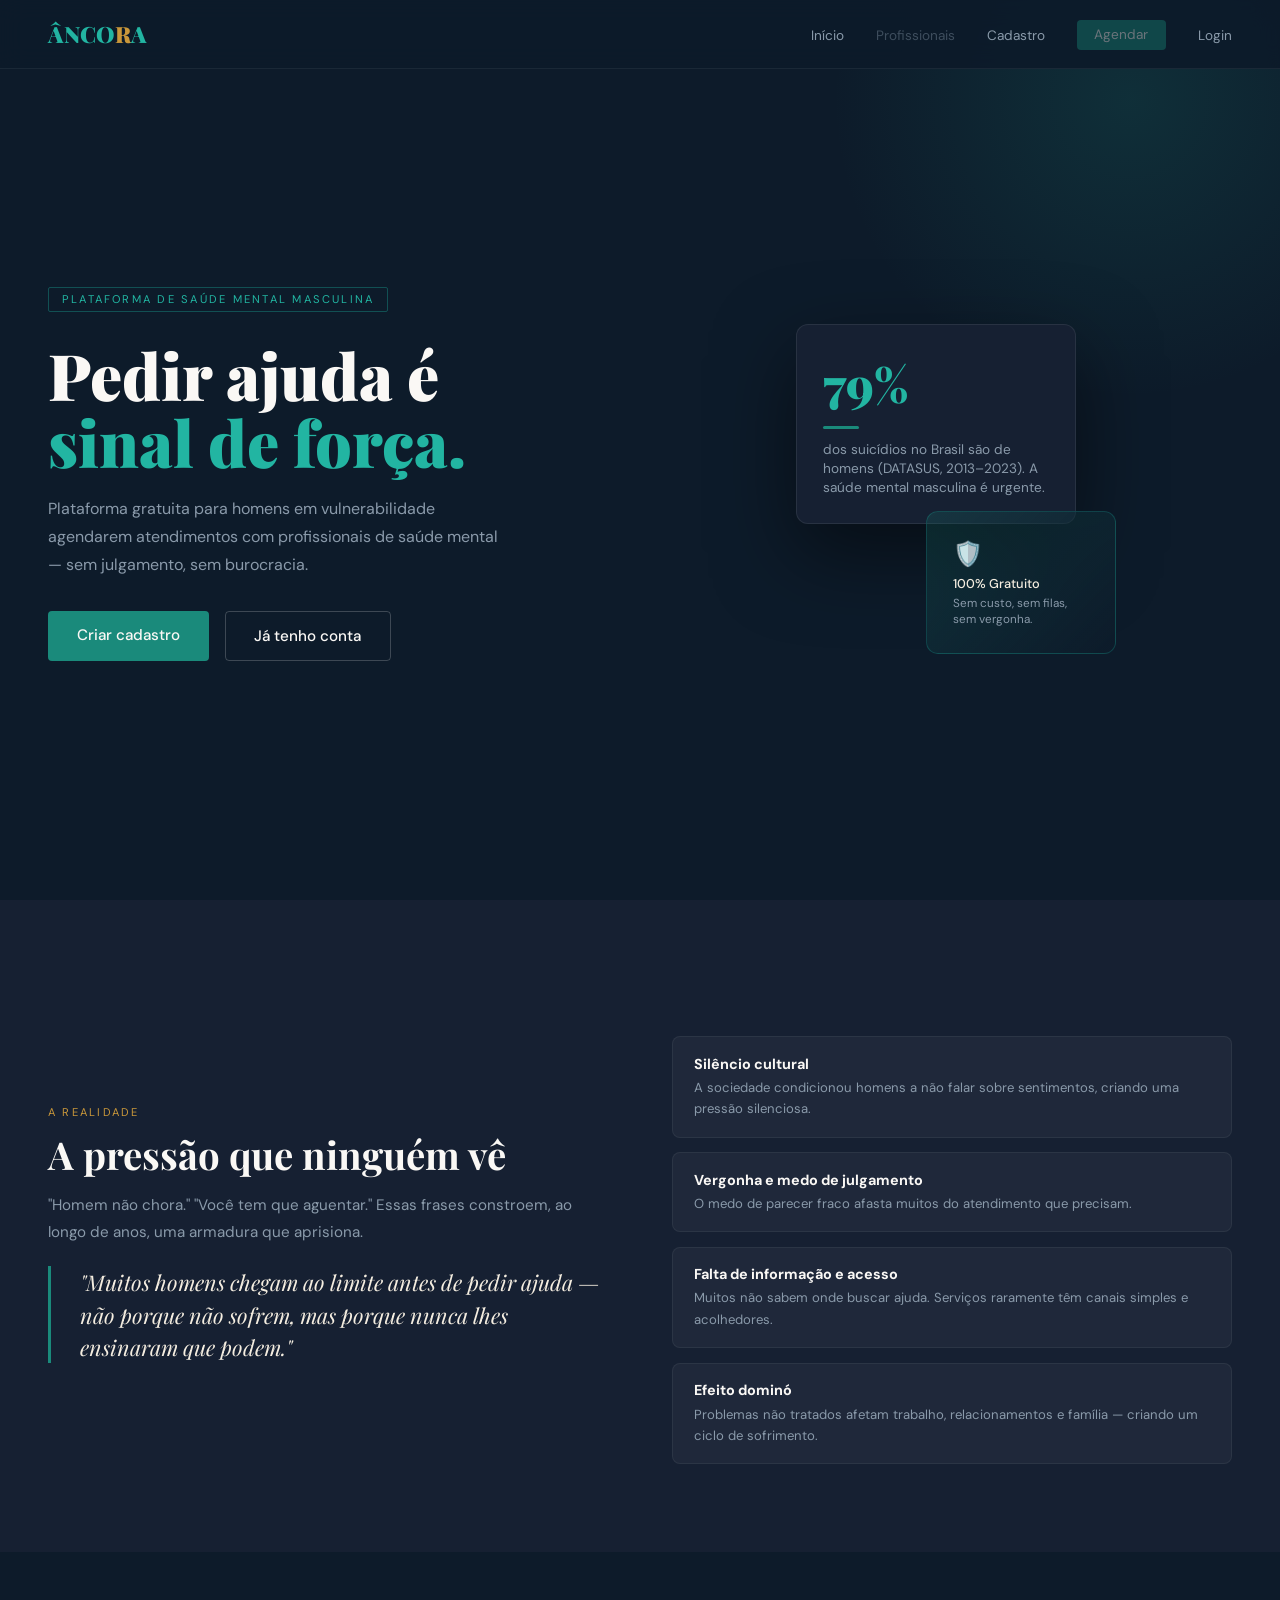
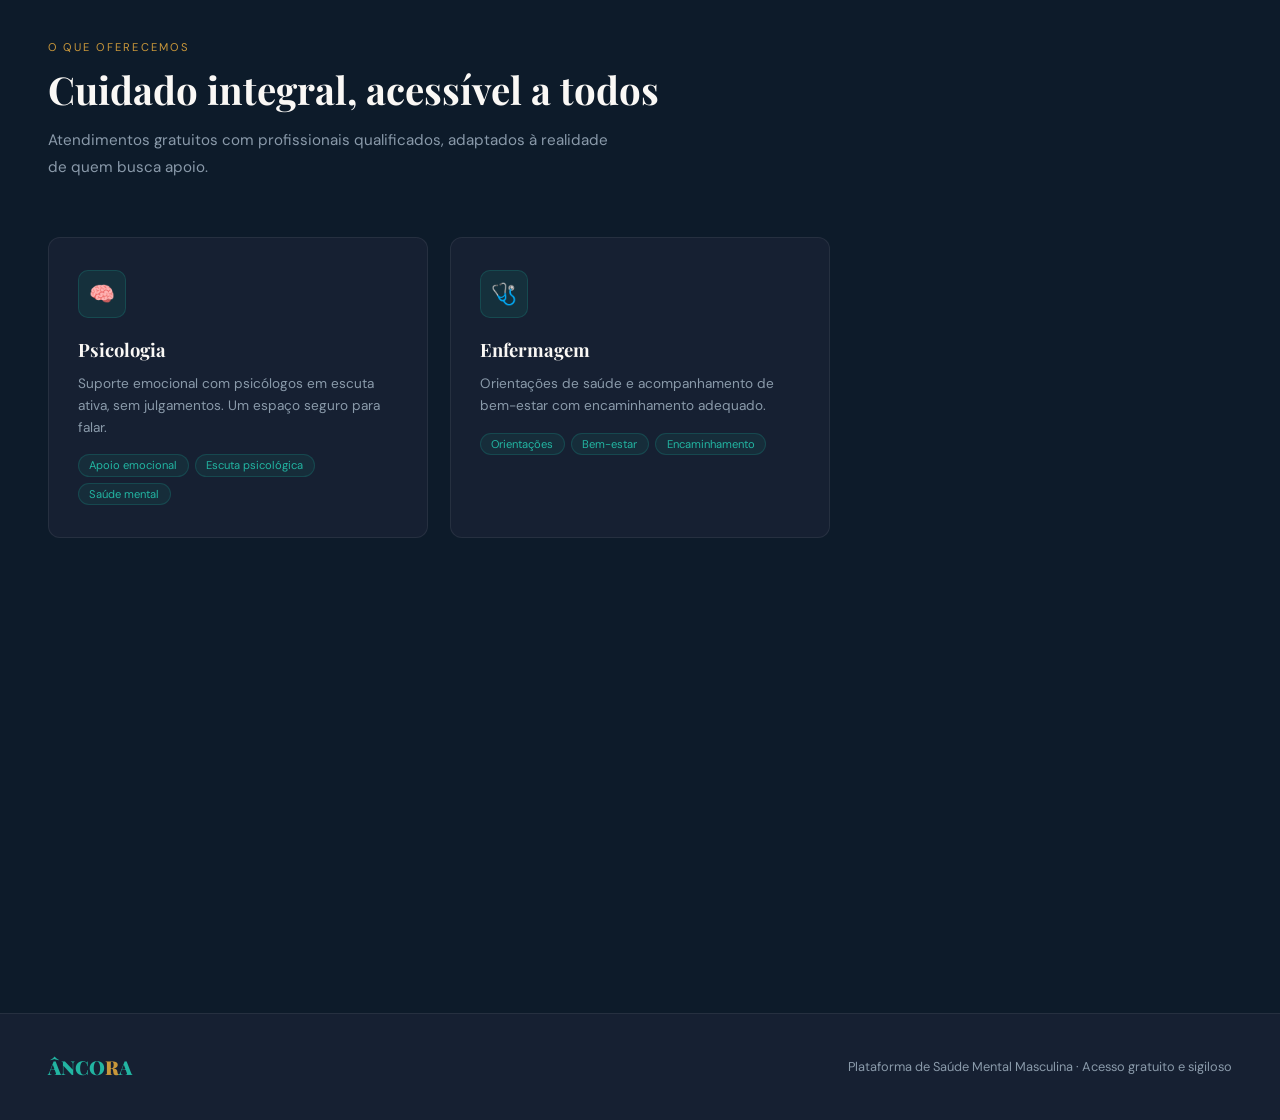
==== index.html @ c04350ee "Add files via upload" ====
<!DOCTYPE html>
<!-- Define o tipo do documento como HTML5 — sem isso alguns
     navegadores entram em "quirks mode" e renderizam diferente -->
<html lang="pt-BR">
<!-- lang="pt-BR" ajuda leitores de tela e ferramentas de
     tradução a identificar o idioma correto da página -->

<head>
  <meta charset="UTF-8">
  <!-- UTF-8 suporta acentos, cedilha e todos os caracteres
       especiais do português. Deve ser o primeiro meta tag. -->

  <meta name="viewport" content="width=device-width, initial-scale=1.0">
  <!-- Essencial para responsividade mobile: sem isso o navegador
       renderiza a página com zoom out, ignorando o CSS responsivo.
       width=device-width = usa a largura real da tela
       initial-scale=1.0 = sem zoom inicial -->

  <title>ÂNCORA — Saúde Mental Masculina</title>

  <link href="https://fonts.googleapis.com/css2?family=Playfair+Display:wght@700;900&family=DM+Sans:wght@400;500&display=swap" rel="stylesheet">
  <!-- Carrega duas fontes do Google Fonts:
       • Playfair Display (700, 900) — fonte serif para títulos,
         dá personalidade e peso emocional ao projeto
       • DM Sans (400, 500) — fonte sans-serif para corpo,
         limpa e legível em qualquer tamanho
       display=swap: mostra texto com fonte fallback enquanto
       carrega, evitando "flash de texto invisível" (FOIT) -->

  <link rel="stylesheet" href="estilo.css">
  <!-- CSS compartilhado entre todas as páginas.
       Carregado no <head> para que os estilos estejam prontos
       antes do HTML ser renderizado (evita flash sem estilo). -->
</head>

<body>

<!-- ============================================================
     NAVEGAÇÃO FIXA
     position:fixed no CSS — permanece visível ao rolar a página.
     backdrop-filter:blur cria o efeito de vidro fosco.
     Os links .nav-prot são bloqueados para visitantes via nav.js.
     ============================================================ -->
<nav>
  <a href="index.html" class="logo">ÂNCO<span>R</span>A</a>
  <!-- O <span> no "R" recebe cor de destaque (--accent) via CSS,
       criando o efeito visual da identidade da marca -->
  <ul>
    <li><a href="index.html">Início</a></li>
    <li><a href="profissionais.html" class="nav-prot">Profissionais</a></li>
    <!-- nav-prot: nav.js adiciona classe 'bloqueado' para visitantes
         (pointer-events:none + opacity reduzida) -->
    <li><a href="cadastro.html" id="nav-cadastro">Cadastro</a></li>
    <!-- id="nav-cadastro": nav.js esconde este link quando logado -->
    <li><a href="agendar.html" class="nav-prot nav-cta">Agendar</a></li>
    <!-- nav-cta: recebe estilo de botão destacado (fundo teal) -->
    <li><a href="login.html" id="nav-login">Login</a></li>
    <!-- id="nav-login": nav.js troca para "Sair" quando logado -->
  </ul>
</nav>


<!-- ============================================================
     SEÇÃO HERO
     Grid de duas colunas: texto à esquerda, visual à direita.
     No mobile (< 900px) o visual some e vira coluna única.
     As animações fadeUp/fadeIn são definidas em estilo.css
     e usam opacity:0 + animation com delay escalonado para
     criar efeito de entrada sequencial dos elementos.
     ============================================================ -->
<section class="hero">
  <div class="hero-text">
    <span class="hero-tag">Plataforma de Saúde Mental Masculina</span>
    <!-- hero-tag: label pequena acima do título, estilo eyebrow -->

    <h1>Pedir ajuda é<br><em>sinal de força.</em></h1>
    <!-- <em> recebe cor --teal-l via CSS, destacando o conceito
         central da plataforma sem usar negrito -->

    <p>Plataforma gratuita para homens em vulnerabilidade agendarem atendimentos com profissionais de saúde mental — sem julgamento, sem burocracia.</p>

    <div class="hero-actions" id="cta-hero">
      <a href="cadastro.html" class="btn-primary">Criar cadastro</a>
      <a href="login.html" class="btn-ghost">Já tenho conta</a>
      <!-- id="cta-hero": index.js substitui estes botões por
           "Agendar atendimento" quando o usuário está logado -->
    </div>
  </div>

  <div class="hero-visual">
    <!-- Visual decorativo: dois cartões empilhados com estatística
         e badge. Desaparece no mobile para não competir com o texto. -->
    <div class="card-stack">
      <div class="stat-card card-main">
        <div class="num">79%</div>
        <!-- Número grande em Playfair Display para impacto visual -->
        <div class="divider"></div>
        <div class="lbl">dos suicídios no Brasil são de homens (DATASUS, 2013–2023). A saúde mental masculina é urgente.</div>
      </div>
      <div class="stat-card card-float">
        <!-- card-float: posicionado absolute sobre o card principal,
             cria profundidade de camadas sem usar sombras pesadas -->
        <div class="icon">🛡️</div>
        <div class="ml">100% Gratuito</div>
        <div class="ms">Sem custo, sem filas, sem vergonha.</div>
      </div>
    </div>
  </div>
</section>


<!-- ============================================================
     SEÇÃO PROBLEMA
     Fundo --deep (azul mais escuro) para diferenciar visualmente
     do hero. Grid de duas colunas: argumento à esquerda,
     lista de barreiras à direita.
     Elementos com classe .reveal são animados pelo
     IntersectionObserver em index.js ao entrarem na viewport.
     ============================================================ -->
<section id="problema">
  <div class="pgrid">
    <div>
      <p class="section-label">A Realidade</p>
      <h2 class="section-title">A pressão que ninguém vê</h2>
      <p class="section-sub">"Homem não chora." "Você tem que aguentar." Essas frases constroem, ao longo de anos, uma armadura que aprisiona.</p>
      <br>
      <div class="qblock reveal">
        <!-- reveal: começa invisível, aparece ao rolar via JS -->
        <blockquote>"Muitos homens chegam ao limite antes de pedir ajuda — não porque não sofrem, mas porque nunca lhes ensinaram que podem."</blockquote>
      </div>
    </div>

    <ul class="blist">
      <!-- Cada .bitem tem class="reveal" para animação escalonada -->
      <li class="bitem reveal">
        <div class="btext">
          <strong>Silêncio cultural</strong>
          <span>A sociedade condicionou homens a não falar sobre sentimentos, criando uma pressão silenciosa.</span>
        </div>
      </li>
      <li class="bitem reveal">
        <div class="btext">
          <strong>Vergonha e medo de julgamento</strong>
          <span>O medo de parecer fraco afasta muitos do atendimento que precisam.</span>
        </div>
      </li>
      <li class="bitem reveal">
        <div class="btext">
          <strong>Falta de informação e acesso</strong>
          <span>Muitos não sabem onde buscar ajuda. Serviços raramente têm canais simples e acolhedores.</span>
        </div>
      </li>
      <li class="bitem reveal">
        <div class="btext">
          <strong>Efeito dominó</strong>
          <span>Problemas não tratados afetam trabalho, relacionamentos e família — criando um ciclo de sofrimento.</span>
        </div>
      </li>
    </ul>
  </div>
</section>


<!-- ============================================================
     SEÇÃO SERVIÇOS
     Volta para fundo --navy (mais claro que --deep) para
     alternar o ritmo visual da página.
     Grid de 3 colunas com .scard — no mobile vira coluna única.
     Cada card tem um ::before pseudo-elemento (linha teal no topo)
     que cresce ao hover via transform:scaleX().
     ============================================================ -->
<section id="servicos">
  <div class="reveal">
    <p class="section-label">O que oferecemos</p>
    <h2 class="section-title">Cuidado integral, acessível a todos</h2>
    <p class="section-sub">Atendimentos gratuitos com profissionais qualificados, adaptados à realidade de quem busca apoio.</p>
  </div>

  <div class="sgrid">
    <div class="scard reveal">
      <div class="sicon">🧠</div>
      <h3>Psicologia</h3>
      <p>Suporte emocional com psicólogos em escuta ativa, sem julgamentos. Um espaço seguro para falar.</p>
      <div class="tags">
        <span class="tag">Apoio emocional</span>
        <span class="tag">Escuta psicológica</span>
        <span class="tag">Saúde mental</span>
      </div>
    </div>

    <div class="scard reveal">
      <div class="sicon">🩺</div>
      <h3>Enfermagem</h3>
      <p>Orientações de saúde e acompanhamento de bem-estar com encaminhamento adequado.</p>
      <div class="tags">
        <span class="tag">Orientações</span>
        <span class="tag">Bem-estar</span>
        <span class="tag">Encaminhamento</span>
      </div>
    </div>

    <div class="scard reveal">
      <div class="sicon">🤝</div>
      <h3>Assistência Social</h3>
      <p>Orientação sobre serviços públicos e programas sociais para situações de vulnerabilidade.</p>
      <div class="tags">
        <span class="tag">Serviços públicos</span>
        <span class="tag">Vulnerabilidade</span>
        <span class="tag">Programas sociais</span>
      </div>
    </div>
  </div>
</section>


<!-- ============================================================
     SEÇÃO CTA FINAL
     Centralizada, max-width 620px para não esticar demais.
     id="cta-agendar": index.js substitui os botões quando logado,
     igual ao #cta-hero no topo da página.
     ============================================================ -->
<section id="agendar">
  <div class="reveal" style="max-width:620px;margin:0 auto;text-align:center">
    <p class="section-label" style="margin:0 auto">Primeiro passo</p>
    <h2 class="section-title">Agende seu atendimento</h2>
    <p class="section-sub" style="margin:0 auto 2rem">Gratuito, rápido e sem burocracia. Você merece cuidado — e buscar ajuda é o ato mais corajoso que existe.</p>
    <div id="cta-agendar">
      <a href="cadastro.html" class="btn-primary">Criar cadastro</a>
      <a href="login.html" class="btn-ghost" style="margin-left:1rem">Já tenho conta</a>
    </div>
  </div>
</section>


<!-- ============================================================
     FOOTER
     Flex com justify-content:space-between — logo à esquerda,
     texto à direita. No mobile (< 600px) vira coluna centralizada.
     ============================================================ -->
<footer>
  <div class="flogo">ÂNCO<span>R</span>A</div>
  <p>Plataforma de Saúde Mental Masculina · Acesso gratuito e sigiloso</p>
</footer>

<!-- Scripts no final do <body>: o HTML já está renderizado
     quando os scripts rodam, então getElementById() funciona
     sem precisar de DOMContentLoaded na maioria dos casos. -->
<script src="nav.js"></script>
<!-- nav.js primeiro: ajusta a nav antes de qualquer outro script -->
<script src="index.js"></script>

</body>
</html>
---- estilo.css ----
/* ============================================================
   ÂNCORA — estilo.css
   CSS compartilhado entre TODAS as páginas do projeto.

   ORGANIZAÇÃO (em ordem):
   1.  Reset e variáveis CSS
   2.  Body e base
   3.  Navegação fixa
   4.  Títulos de seção
   5.  Botões
   6.  Formulários (inputs, selects, labels)
   7.  Alertas
   8.  Links auxiliares
   9.  Cadastro salvo (view de resumo)
   10. Confirmação / caixa de sucesso
   11. Agendar: modalidade e campos condicionais
   12. Profissionais: filtros e cards
   13. Home: hero, problema, serviços
   14. Modal personalizado
   15. Footer
   16. Animações
   17. Responsivo (media queries)
   ============================================================ */


/* ============================================================
   1. RESET E VARIÁVEIS CSS
   ============================================================ */

/* Reset universal: remove margem e padding padrão do browser.
   box-sizing:border-box: padding e border são incluídos na
   largura total do elemento (comportamento mais previsível). */
* { box-sizing: border-box; margin: 0; padding: 0; }

:root {
  /* Paleta de cores do projeto — todas as referências de cor
     usam estas variáveis para facilitar manutenção.
     Mudar uma variável aqui reflete em toda a interface. */
  --navy:   #0d1b2a; /* azul escuro — fundo principal */
  --deep:   #162032; /* azul mais escuro — fundo de cards e seções alternadas */
  --teal:   #1a8a7b; /* verde-azul — cor primária de ação */
  --teal-l: #22b5a2; /* verde-azul claro — hover e destaques */
  --sand:   #f4ede0; /* areia — texto de alto contraste em fundos escuros */
  --white:  #faf8f5; /* branco levemente quente — texto principal */
  --muted:  #8a9aaa; /* cinza-azulado — texto secundário e labels */
  --accent: #c9973a; /* dourado — cor de destaque da marca (o "R" do logo) */
  --green:  #3fb98a; /* verde — feedback de sucesso */
  --red:    #e05a5a; /* vermelho — feedback de erro */
}

html { scroll-behavior: smooth; }
/* scroll-behavior:smooth: links âncora (#problema, #servicos)
   rolam suavemente em vez de pular */


/* ============================================================
   2. BODY E BASE
   ============================================================ */
body {
  font-family: 'DM Sans', sans-serif; /* fonte principal para corpo de texto */
  background: var(--navy);
  color: var(--white);
  min-height: 100vh; /* garante que o footer não flutue em páginas curtas */
  overflow-x: hidden; /* evita scroll horizontal por elementos que "vazam" */
}


/* ============================================================
   3. NAVEGAÇÃO FIXA
   ============================================================ */
nav {
  position: fixed; /* permanece visível ao rolar */
  top: 0; left: 0; right: 0;
  z-index: 100; /* acima de todo o conteúdo da página */
  display: flex;
  justify-content: space-between;
  align-items: center;
  padding: 1.2rem 3rem;
  background: rgba(13, 27, 42, .92); /* --navy com 92% de opacidade */
  backdrop-filter: blur(12px); /* efeito de vidro fosco no conteúdo por trás */
  border-bottom: 1px solid rgba(255, 255, 255, .06); /* linha sutil de separação */
}

.logo {
  font-family: 'Playfair Display', serif;
  font-size: 1.4rem;
  font-weight: 900;
  color: var(--teal-l);
  text-decoration: none;
}
.logo span { color: var(--accent); }
/* O <span> dentro do logo isola o "R" para receber cor dourada */

nav ul { list-style: none; display: flex; gap: 2rem; }
nav a { color: var(--muted); text-decoration: none; font-size: .85rem; transition: color .2s; }
nav a:hover { color: var(--white); }

/* Botão de destaque na nav ("Agendar") */
.nav-cta {
  background: var(--teal);
  color: var(--white) !important; /* !important sobrescreve o nav a { color } acima */
  padding: .4rem 1.1rem;
  border-radius: 4px;
}
.nav-cta:hover { background: var(--teal-l); }

/* Links protegidos bloqueados para visitantes.
   nav.js adiciona/remove esta classe conforme o estado de login. */
.nav-prot.bloqueado {
  opacity: .4;
  pointer-events: none; /* desabilita cliques sem remover o elemento */
  cursor: not-allowed;
}


/* ============================================================
   4. TÍTULOS DE SEÇÃO
   ============================================================ */
.slbl {
  /* Eyebrow label: texto pequeno em maiúsculas acima do título */
  font-size: .7rem;
  letter-spacing: .2em; /* espaçamento entre letras para legibilidade em caixa alta */
  text-transform: uppercase;
  color: var(--accent);
  margin-bottom: .6rem;
}
.stitle {
  font-family: 'Playfair Display', serif;
  font-size: 2rem;
  font-weight: 700;
  margin-bottom: .6rem;
  line-height: 1.15; /* linha mais apertada para títulos grandes */
}
.ssub { color: var(--muted); font-size: .92rem; line-height: 1.6; }


/* ============================================================
   5. BOTÕES
   ============================================================ */

/* Botão primário — usado dentro de formulários (.form) */
.btn {
  width: 100%;
  padding: .95rem;
  background: var(--teal);
  border: none;
  border-radius: 6px;
  color: var(--white);
  font-family: 'DM Sans', sans-serif;
  font-size: .95rem;
  font-weight: 500;
  cursor: pointer;
  transition: background .2s;
  margin-top: .5rem;
  text-decoration: none;
  display: block;
  text-align: center;
}
.btn:hover { background: var(--teal-l); }

/* Variante secundária — transparente com borda */
.btn-2 { background: transparent; border: 1px solid rgba(255, 255, 255, .2); }
.btn-2:hover { background: rgba(255, 255, 255, .06); }

/* Variante destrutiva — vermelho para ações irreversíveis */
.btn-del { background: transparent; border: 1px solid var(--red); color: var(--red); }
.btn-del:hover { background: rgba(224, 90, 90, .12); }

/* Botão primário para seções de marketing (hero, CTAs) —
   inline-block em vez de block para não ocupar largura total */
.btn-primary {
  background: var(--teal);
  color: var(--white);
  padding: .9rem 1.8rem;
  border-radius: 4px;
  border: none;
  font-size: .95rem;
  font-weight: 500;
  cursor: pointer;
  text-decoration: none;
  display: inline-block;
  transition: background .2s, transform .2s;
  font-family: 'DM Sans', sans-serif;
}
.btn-primary:hover { background: var(--teal-l); transform: translateY(-2px); }

/* Botão fantasma — transparente com borda, para ação secundária no hero */
.btn-ghost {
  border: 1px solid rgba(255, 255, 255, .2);
  color: var(--white);
  padding: .9rem 1.8rem;
  border-radius: 4px;
  font-size: .95rem;
  font-weight: 500;
  cursor: pointer;
  text-decoration: none;
  display: inline-block;
  transition: border-color .2s, transform .2s;
  font-family: 'DM Sans', sans-serif;
}
.btn-ghost:hover { border-color: var(--teal-l); transform: translateY(-2px); }


/* ============================================================
   6. FORMULÁRIOS
   ============================================================ */

/* Container principal das páginas de formulário.
   padding-top:8rem compensa a nav fixa (altura ~70px + margem). */
.wrap { max-width: 560px; margin: 0 auto; padding: 8rem 1.5rem 4rem; }
.wrap-sm { max-width: 420px; } /* login: form estreito */

.head { margin-bottom: 2rem; }
.head-center { text-align: center; } /* login: cabeçalho centralizado */

/* Card de formulário com fundo levemente diferente do body */
.form {
  background: var(--deep);
  border-radius: 16px;
  border: 1px solid rgba(255, 255, 255, .08);
  padding: 2.3rem;
}
.form h3 { font-family: 'Playfair Display', serif; font-size: 1.4rem; margin-bottom: 1.6rem; }

/* Form group: agrupa label + input + mensagem de feedback */
.fg { margin-bottom: 1.2rem; }
.fg label {
  display: block;
  font-size: .75rem;
  letter-spacing: .05em;
  color: var(--muted);
  margin-bottom: .45rem;
  text-transform: uppercase;
}

/* Inputs e selects compartilham o mesmo estilo base */
.fg input, .fg select {
  width: 100%;
  padding: .8rem 1rem;
  background: rgba(255, 255, 255, .05); /* fundo semi-transparente sobre --deep */
  border: 1px solid rgba(255, 255, 255, .1);
  border-radius: 6px;
  color: var(--white);
  font-family: 'DM Sans', sans-serif;
  font-size: .92rem;
  transition: border-color .2s;
  appearance: none; /* remove seta nativa do select (estilizado via CSS) */
}
.fg input:focus, .fg select:focus {
  outline: none; /* remove outline padrão do browser */
  border-color: var(--teal-l); /* substitui por borda colorida customizada */
}

/* Estados de validação dos inputs */
.fg input.err { border-color: var(--red); }   /* CPF inválido, etc. */
.fg input.ok  { border-color: var(--green); } /* CPF válido, etc. */

/* Campos readonly (preenchidos pelo CEP) */
.fg input:disabled, .fg input[readonly] { opacity: .6; cursor: not-allowed; }

.fg select option { background: var(--deep); } /* fundo do dropdown */

/* Mensagem de feedback inline abaixo do input */
.msg { font-size: .75rem; margin-top: .35rem; min-height: 1rem; }
/* min-height evita que o layout "pule" quando a mensagem aparece */
.msg.e { color: var(--red); }
.msg.s { color: var(--green); }

/* Indicador de força de senha */
.msg.forca { font-weight: 500; }
.msg.forca.fraca  { color: var(--red); }
.msg.forca.media  { color: var(--accent); }
.msg.forca.forte  { color: var(--green); }

/* Layouts de linha para campos lado a lado */
.frow  { display: grid; grid-template-columns: 1fr 1fr; gap: 1rem; }
.frow3 { display: grid; grid-template-columns: 1fr 2fr 1fr; gap: 1rem; }
/* frow3: UF menor, número maior, complemento menor */

/* Checkbox de privacidade */
.priv {
  display: flex;
  align-items: flex-start;
  gap: .6rem;
  font-size: .83rem;
  color: var(--muted);
  margin: .3rem 0 1.2rem;
  line-height: 1.45;
  cursor: pointer;
}
.priv input { accent-color: var(--teal); margin-top: .15rem; flex-shrink: 0; }
/* accent-color: colore o checkbox na cor teal sem JS */

/* Wrapper do input de senha com botão olho sobreposto */
.senha-wrap { position: relative; }
.senha-wrap input { padding-right: 2.8rem; } /* espaço para o botão olho */
.olho {
  position: absolute;
  right: .9rem;
  top: 50%;
  transform: translateY(-50%); /* centraliza verticalmente */
  background: none;
  border: none;
  cursor: pointer;
  font-size: 1.1rem;
  color: var(--muted);
  padding: 0;
  line-height: 1;
  transition: color .2s;
}
.olho:hover { color: var(--teal-l); }


/* ============================================================
   7. ALERTAS
   ============================================================ */
/* display:none por padrão — JS adiciona classe 'ok' ou 'bad'
   que muda para display:block */
.alert { padding: .9rem 1rem; border-radius: 6px; font-size: .85rem; margin-bottom: 1.2rem; display: none; }
.alert.ok  { background: rgba(63, 185, 138, .12); border: 1px solid rgba(63, 185, 138, .3); color: var(--green); display: block; }
.alert.bad { background: rgba(224, 90, 90, .12);  border: 1px solid rgba(224, 90, 90, .3);  color: var(--red);   display: block; }


/* ============================================================
   8. LINKS AUXILIARES
   ============================================================ */
.link { text-align: center; margin-top: 1.5rem; font-size: .85rem; color: var(--muted); }
.link a { color: var(--teal-l); text-decoration: none; }
.link a:hover { text-decoration: underline; }


/* ============================================================
   9. CADASTRO SALVO (view de resumo)
   ============================================================ */
.saved {
  margin-top: 2rem;
  background: var(--deep);
  border: 1px solid rgba(255, 255, 255, .08);
  border-radius: 12px;
  padding: 1.5rem;
  display: none; /* mostrarSalvo() em cadastro.js muda para block */
}
.saved h3 { font-family: 'Playfair Display', serif; font-size: 1.1rem; margin-bottom: 1rem; }
.saved .row {
  display: flex;
  justify-content: space-between; /* label à esquerda, valor à direita */
  padding: .5rem 0;
  border-bottom: 1px solid rgba(255, 255, 255, .06);
  font-size: .85rem;
}
.saved .row span:first-child { color: var(--muted); } /* label em cinza */
.saved .actions { display: flex; gap: .7rem; margin-top: 1.2rem; }
.saved .actions .btn { margin-top: 0; } /* remove margin-top padrão do .btn */


/* ============================================================
   10. CAIXA DE SUCESSO / CONFIRMAÇÃO
   ============================================================ */
.ok-box {
  display: none; /* agendar.js muda para block após confirmar */
  text-align: center;
  padding: 2.5rem 2rem;
  background: var(--deep);
  border: 1px solid rgba(63, 185, 138, .3); /* borda verde sutil */
  border-radius: 16px;
}
.ok-box .ck {
  /* Círculo com checkmark verde */
  width: 64px; height: 64px;
  border-radius: 50%;
  background: rgba(63, 185, 138, .15);
  border: 1px solid rgba(63, 185, 138, .4);
  display: flex;
  align-items: center;
  justify-content: center;
  font-size: 1.8rem;
  margin: 0 auto 1.2rem;
}
.ok-box h3 { font-family: 'Playfair Display', serif; font-size: 1.4rem; margin-bottom: .7rem; }
.ok-box p  { color: var(--muted); font-size: .9rem; line-height: 1.6; margin-bottom: 1.5rem; }

/* Resumo do agendamento dentro da caixa de sucesso */
.resumo {
  text-align: left;
  background: rgba(255, 255, 255, .04);
  border-radius: 10px;
  padding: 1.2rem 1.4rem;
  margin-bottom: 1.5rem;
}
.resumo .r {
  display: flex;
  justify-content: space-between;
  padding: .45rem 0;
  border-bottom: 1px solid rgba(255, 255, 255, .06);
  font-size: .85rem;
}
.resumo .r:last-child { border-bottom: none; }
.resumo .r span:first-child { color: var(--muted); }


/* ============================================================
   11. AGENDAR: MODALIDADE E CAMPOS CONDICIONAIS
   ============================================================ */

/* Banner do profissional pré-selecionado */
.prof-banner {
  background: rgba(26, 138, 123, .12);
  border: 1px solid rgba(26, 181, 162, .3);
  color: var(--teal-l);
  border-radius: 8px;
  padding: .9rem 1.2rem;
  font-size: .9rem;
  margin-bottom: 1.2rem;
  font-weight: 500;
}

/* Grid de 3 botões de modalidade */
.modal-opts { display: grid; grid-template-columns: repeat(3, 1fr); gap: .6rem; }
.modal-opt {
  padding: .8rem .5rem;
  text-align: center;
  background: rgba(255, 255, 255, .05);
  border: 1px solid rgba(255, 255, 255, .1);
  border-radius: 8px;
  font-size: .85rem;
  color: var(--muted);
  cursor: pointer;
  transition: all .2s;
}
.modal-opt:hover { border-color: rgba(26, 181, 162, .4); color: var(--white); }
.modal-opt.sel   { background: var(--teal); border-color: var(--teal); color: var(--white); }
/* .sel: adicionado por selModal() em agendar.js */

/* Campo condicional de e-mail ou telefone.
   Usa max-height para animar abertura/fechamento suavemente.
   overflow:hidden é necessário para a transição de max-height funcionar. */
.tel-wrap {
  max-height: 0;
  overflow: hidden;
  transition: max-height .3s ease, margin .3s ease;
  margin: 0;
}
.tel-wrap.open {
  max-height: 120px; /* valor maior que a altura real do conteúdo */
  margin-top: 1.2rem;
}


/* ============================================================
   12. PROFISSIONAIS: FILTROS E CARDS
   ============================================================ */
.wrap-lg { max-width: 1080px; } /* container largo para o grid de 3 colunas */

/* Linha de botões de filtro */
.filtros { display: flex; gap: .6rem; flex-wrap: wrap; margin-bottom: 2.5rem; }
.filtro {
  font-size: .82rem;
  padding: .45rem 1.1rem;
  border-radius: 30px;
  background: rgba(255, 255, 255, .04);
  border: 1px solid rgba(255, 255, 255, .1);
  color: var(--muted);
  cursor: pointer;
  transition: all .2s;
  font-family: 'DM Sans', sans-serif;
}
.filtro:hover { border-color: rgba(26, 181, 162, .4); color: var(--white); }
.filtro.ativo  { background: var(--teal); border-color: var(--teal); color: var(--white); }

/* Grid de cards de profissionais */
.grid { display: grid; grid-template-columns: repeat(3, 1fr); gap: 1.4rem; }
.card {
  background: var(--deep);
  border-radius: 14px;
  border: 1px solid rgba(255, 255, 255, .07);
  padding: 1.8rem;
  transition: transform .3s, border-color .3s;
}
.card:hover { transform: translateY(-5px); border-color: rgba(26, 181, 162, .25); }

/* Topo do card: avatar + nome + registro */
.card-top { display: flex; align-items: center; gap: 1rem; margin-bottom: 1.2rem; }
.avatar {
  width: 56px; height: 56px;
  border-radius: 50%;
  background: linear-gradient(135deg, var(--teal), var(--teal-l));
  display: flex;
  align-items: center;
  justify-content: center;
  font-family: 'Playfair Display', serif;
  font-size: 1.3rem;
  font-weight: 700;
  color: var(--white);
  flex-shrink: 0; /* não encolhe quando o nome for longo */
}
.card-top h3 { font-size: 1.05rem; margin-bottom: .15rem; }
.card-top .reg { font-size: .73rem; color: var(--muted); }

/* Badge de especialidade */
.especialidade {
  display: inline-block;
  font-size: .72rem;
  padding: .25rem .7rem;
  border-radius: 20px;
  background: rgba(26, 138, 123, .12);
  color: var(--teal-l);
  border: 1px solid rgba(26, 181, 162, .2);
  margin-bottom: 1rem;
}

.card p { font-size: .85rem; color: var(--muted); line-height: 1.6; margin-bottom: 1.2rem; }
.disp   { display: flex; align-items: center; gap: .5rem; font-size: .78rem; color: var(--muted); margin-bottom: 1.2rem; }

/* Nota de rodapé (dados fictícios) */
.nota { margin-top: 2.5rem; font-size: .75rem; color: var(--muted); text-align: center; opacity: .7; font-style: italic; }


/* ============================================================
   13. HOME: HERO, PROBLEMA, SERVIÇOS
   ============================================================ */

/* Hero: grid de 2 colunas, altura mínima de 100vh */
.hero {
  min-height: 100vh;
  display: grid;
  grid-template-columns: 1fr 1fr;
  align-items: center;
  padding: 7rem 3rem 4rem; /* 7rem top compensa a nav fixa */
  position: relative;
  overflow: hidden;
}

/* Gradiente decorativo radial no fundo do hero */
.hero::before {
  content: '';
  position: absolute;
  top: -200px; right: -150px;
  width: 600px; height: 600px;
  border-radius: 50%;
  background: radial-gradient(circle, rgba(26, 138, 123, .18) 0%, transparent 70%);
  pointer-events: none; /* não bloqueia cliques */
}

/* Animações de entrada do hero (escalonadas por delay) */
.hero-tag    { display: inline-block; font-size: .7rem; letter-spacing: .2em; text-transform: uppercase; color: var(--teal-l); border: 1px solid rgba(26, 181, 162, .35); padding: .3rem .8rem; border-radius: 2px; margin-bottom: 1.8rem; opacity: 0; animation: fadeUp .6s .2s forwards; }
.hero h1     { font-family: 'Playfair Display', serif; font-size: clamp(2.6rem, 5vw, 4.2rem); line-height: 1.05; font-weight: 900; opacity: 0; animation: fadeUp .7s .35s forwards; margin-bottom: 1.2rem; }
/* clamp(min, preferred, max): tamanho fluido que escala com a viewport */
.hero h1 em  { color: var(--teal-l); font-style: normal; }
.hero-text p { font-size: 1rem; line-height: 1.75; color: var(--muted); max-width: 460px; opacity: 0; animation: fadeUp .7s .5s forwards; margin-bottom: 2rem; }
.hero-actions { display: flex; gap: 1rem; opacity: 0; animation: fadeUp .7s .65s forwards; }
.hero-visual  { display: flex; justify-content: center; align-items: center; opacity: 0; animation: fadeIn .9s .5s forwards; }

/* Stack de cards visuais no hero */
.card-stack { position: relative; width: 320px; height: 360px; }
.stat-card  { position: absolute; background: var(--deep); border: 1px solid rgba(255, 255, 255, .08); border-radius: 12px; padding: 1.6rem; }
.card-main  { width: 280px; top: 30px; left: 20px; box-shadow: 0 30px 80px rgba(0, 0, 0, .5); }
.card-main .num    { font-family: 'Playfair Display', serif; font-size: 3rem; font-weight: 900; color: var(--teal-l); }
.card-main .lbl    { color: var(--muted); font-size: .85rem; margin-top: .4rem; line-height: 1.4; }
.divider           { width: 36px; height: 3px; background: var(--teal); border-radius: 2px; margin: .7rem 0; }
.card-float        { width: 190px; bottom: 0; right: -20px; background: linear-gradient(135deg, rgba(26, 138, 123, .2), rgba(13, 27, 42, .9)); border-color: rgba(26, 181, 162, .25); }
.card-float .icon  { font-size: 1.5rem; margin-bottom: .4rem; }
.card-float .ml    { font-size: .8rem; color: var(--sand); font-weight: 500; }
.card-float .ms    { font-size: .73rem; color: var(--muted); margin-top: .2rem; }

/* Seções da home */
section { padding: 5.5rem 3rem; }
.section-label { font-size: .7rem; letter-spacing: .2em; text-transform: uppercase; color: var(--accent); margin-bottom: .8rem; }
.section-title { font-family: 'Playfair Display', serif; font-size: clamp(1.8rem, 3vw, 2.6rem); font-weight: 700; line-height: 1.15; margin-bottom: 1rem; }
.section-sub   { color: var(--muted); font-size: .95rem; line-height: 1.75; max-width: 560px; }

/* Seção Problema */
#problema { background: var(--deep); } /* fundo alternado para ritmo visual */
.pgrid { display: grid; grid-template-columns: 1fr 1fr; gap: 4rem; align-items: center; margin-top: 3rem; }

/* Bloco de citação com borda teal à esquerda */
.qblock { border-left: 3px solid var(--teal); padding-left: 1.8rem; margin-bottom: 2rem; }
.qblock blockquote { font-family: 'Playfair Display', serif; font-size: 1.35rem; font-style: italic; line-height: 1.5; color: var(--sand); }

/* Lista de barreiras */
.blist { list-style: none; display: flex; flex-direction: column; gap: .9rem; }
.bitem {
  display: flex;
  gap: 1rem;
  background: rgba(255, 255, 255, .04);
  border-radius: 8px;
  padding: 1.1rem 1.3rem;
  border: 1px solid rgba(255, 255, 255, .06);
  transition: border-color .25s;
}
.bitem:hover { border-color: rgba(26, 181, 162, .3); }
.btext strong { display: block; font-size: .9rem; margin-bottom: .2rem; }
.btext span   { font-size: .82rem; color: var(--muted); line-height: 1.5; }

/* Seção Serviços */
#servicos { background: var(--navy); }
.sgrid { display: grid; grid-template-columns: repeat(3, 1fr); gap: 1.4rem; margin-top: 3.5rem; }
.scard {
  background: var(--deep);
  border-radius: 12px;
  border: 1px solid rgba(255, 255, 255, .07);
  padding: 2rem 1.8rem;
  position: relative;
  overflow: hidden;
  transition: transform .3s, border-color .3s;
}

/* Linha teal que "desliza" para a direita ao hover */
.scard::before {
  content: '';
  position: absolute;
  top: 0; left: 0; right: 0;
  height: 3px;
  background: var(--teal);
  transform: scaleX(0);      /* começa invisível */
  transform-origin: left;
  transition: transform .35s;
}
.scard:hover { transform: translateY(-5px); border-color: rgba(26, 181, 162, .25); }
.scard:hover::before { transform: scaleX(1); } /* revela a linha */

.sicon { width: 48px; height: 48px; border-radius: 10px; background: rgba(26, 138, 123, .15); border: 1px solid rgba(26, 181, 162, .2); display: flex; align-items: center; justify-content: center; font-size: 1.3rem; margin-bottom: 1.2rem; }
.scard h3 { font-family: 'Playfair Display', serif; font-size: 1.15rem; margin-bottom: .7rem; }
.scard p  { color: var(--muted); font-size: .85rem; line-height: 1.6; margin-bottom: 1rem; }

/* Tags de especialidade */
.tags { display: flex; flex-wrap: wrap; gap: .4rem; }
.tag  { font-size: .7rem; padding: .2rem .65rem; border-radius: 20px; background: rgba(26, 138, 123, .12); color: var(--teal-l); border: 1px solid rgba(26, 181, 162, .2); }


/* ============================================================
   14. MODAL PERSONALIZADO
   ============================================================ */
.modal-bg {
  display: none; /* remover() em cadastro.js adiciona classe 'open' */
  position: fixed;
  inset: 0; /* atalho para top:0;right:0;bottom:0;left:0 */
  z-index: 200; /* acima de tudo, incluindo a nav (z-index:100) */
  background: rgba(13, 27, 42, .75);
  backdrop-filter: blur(4px);
  align-items: center;
  justify-content: center;
  padding: 1.5rem;
}
.modal-bg.open { display: flex; } /* flex para centralizar .modal-box */

.modal-box {
  background: var(--deep);
  border: 1px solid rgba(255, 255, 255, .1);
  border-radius: 16px;
  padding: 2rem;
  max-width: 380px;
  width: 100%;
  text-align: center;
  animation: modalIn .25s ease; /* entrada suave */
}
.modal-box h3 { font-family: 'Playfair Display', serif; font-size: 1.3rem; margin-bottom: .7rem; }
.modal-box p  { color: var(--muted); font-size: .88rem; line-height: 1.6; margin-bottom: 1.6rem; }
.modal-actions { display: flex; gap: .8rem; }
.modal-actions .btn { margin-top: 0; }

@keyframes modalIn {
  from { opacity: 0; transform: translateY(-15px) scale(.97); }
  to   { opacity: 1; transform: translateY(0)     scale(1);   }
}


/* ============================================================
   15. FOOTER
   ============================================================ */
footer {
  background: var(--deep);
  border-top: 1px solid rgba(255, 255, 255, .07);
  padding: 2.5rem 3rem;
  display: flex;
  justify-content: space-between;
  align-items: center;
  flex-wrap: wrap; /* no mobile empilha em vez de vazar */
  gap: 1rem;
}
.flogo { font-family: 'Playfair Display', serif; font-size: 1.2rem; font-weight: 900; color: var(--teal-l); }
.flogo span { color: var(--accent); }
footer p { color: var(--muted); font-size: .8rem; }


/* ============================================================
   16. ANIMAÇÕES
   ============================================================ */

/* Animação de entrada dos elementos do hero */
@keyframes fadeUp {
  from { opacity: 0; transform: translateY(22px); }
  to   { opacity: 1; transform: translateY(0); }
}
@keyframes fadeIn {
  from { opacity: 0; }
  to   { opacity: 1; }
}

/* Sistema de revelação no scroll (controlado por IntersectionObserver
   em index.js). Elementos começam invisíveis e deslocados para baixo;
   a classe .visible dispara a transição. */
.reveal {
  opacity: 0;
  transform: translateY(28px);
  transition: opacity .7s, transform .7s;
}
.reveal.visible {
  opacity: 1;
  transform: translateY(0);
}


/* ============================================================
   17. RESPONSIVO
   ============================================================ */

/* Tablet e mobile (< 900px): layouts de coluna única */
@media (max-width: 900px) {
  .hero, .pgrid { grid-template-columns: 1fr; } /* hero e problema viram 1 coluna */
  .hero-visual  { display: none; } /* visual do hero some para economizar espaço */
  .sgrid, .grid { grid-template-columns: 1fr; } /* serviços e profissionais em 1 coluna */
}

/* Mobile (< 600px): ajustes de espaçamento e layout */
@media (max-width: 600px) {
  nav           { padding: 1.1rem 1.3rem; }
  nav ul        { gap: 1.1rem; }
  .frow, .frow3 { grid-template-columns: 1fr; } /* campos lado a lado viram 1 coluna */
  .wrap         { padding: 7rem 1.2rem 3rem; }
  section       { padding: 4rem 1.5rem; }
  footer        { flex-direction: column; text-align: center; }
}
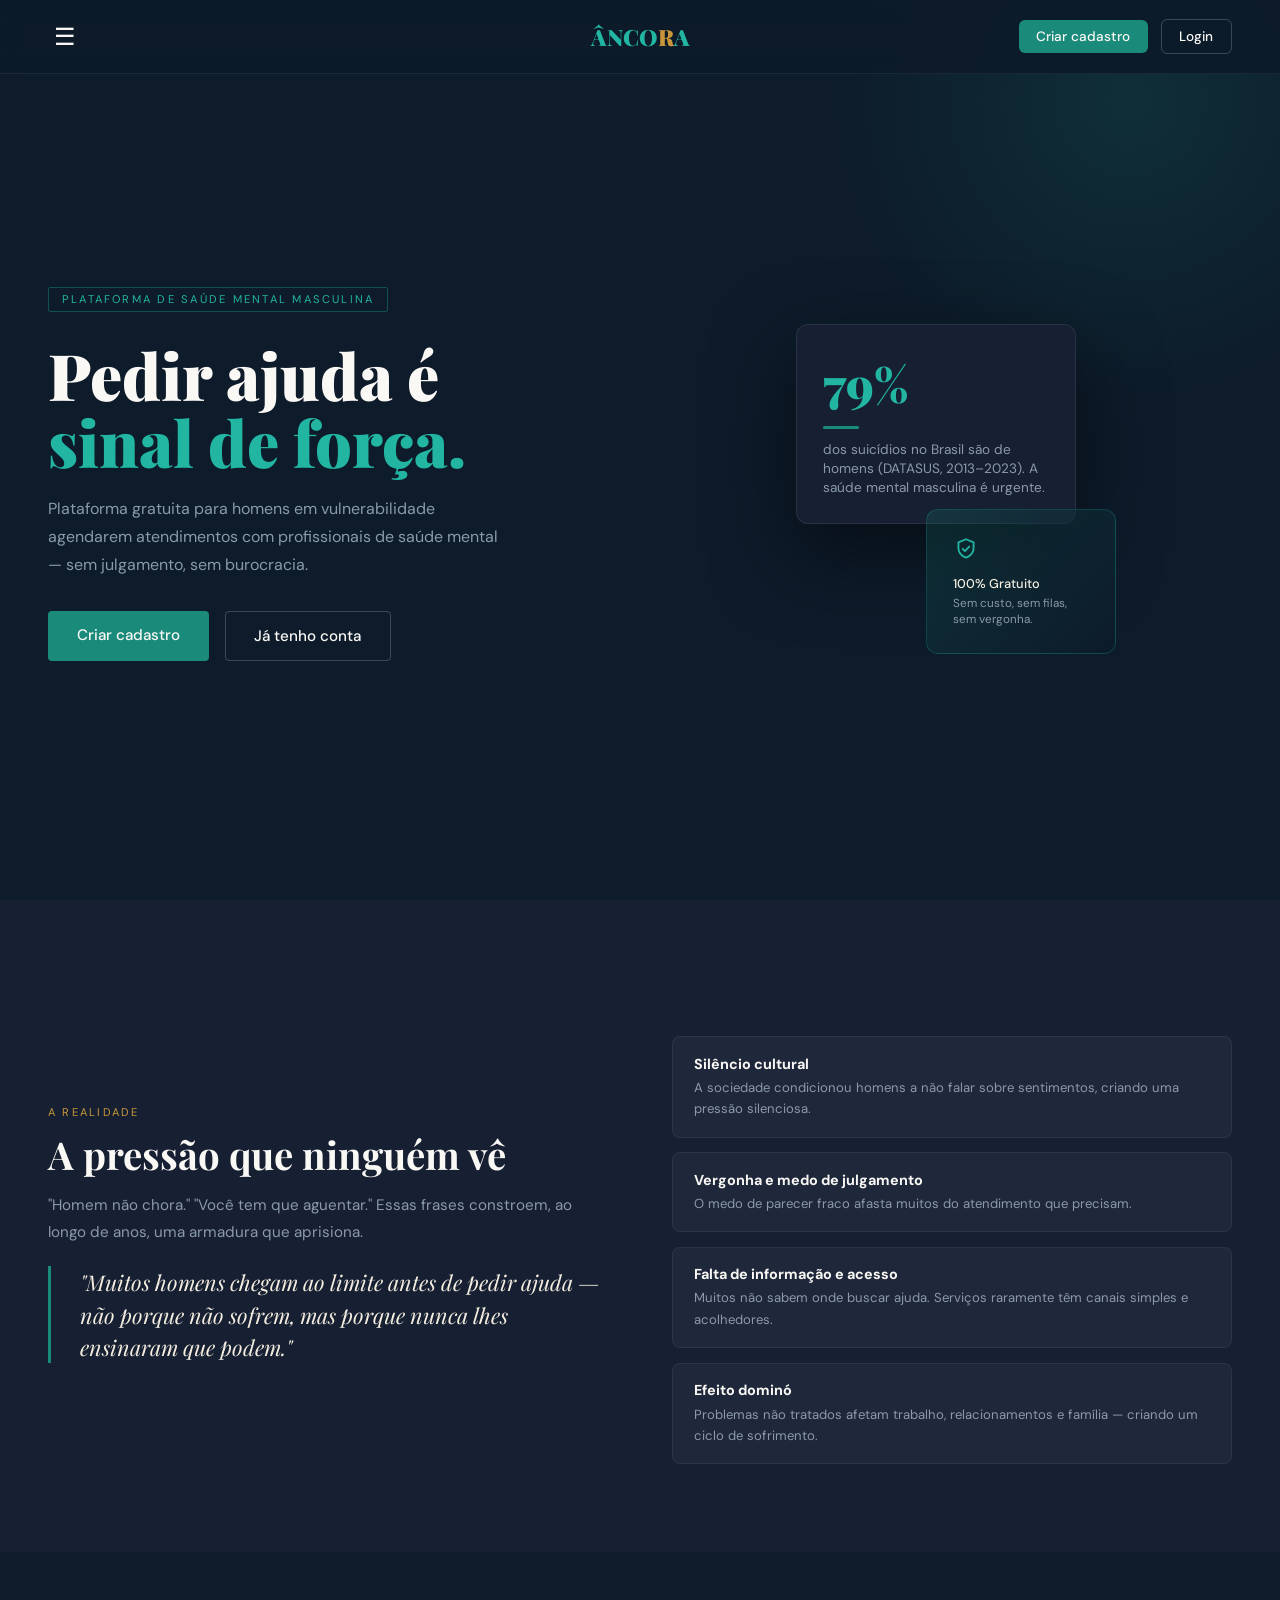
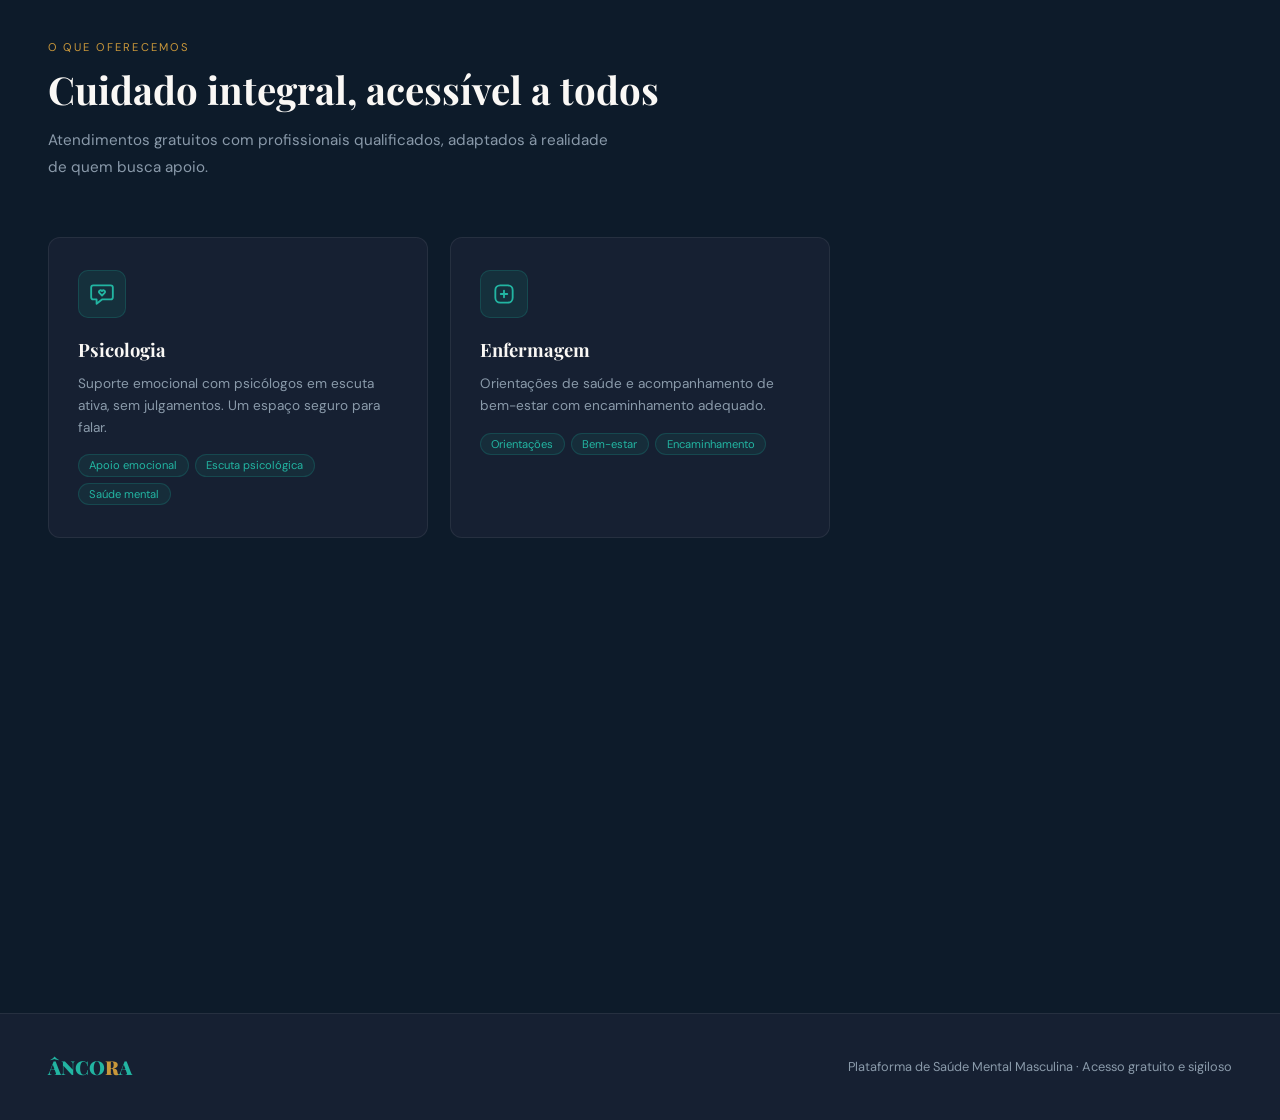
==== commit 0c67e5af: "Refactor index.html structure and navigation" ====
--- a/index.html
+++ b/index.html
@@ -1,106 +1,91 @@
 <!DOCTYPE html>
-<!-- Define o tipo do documento como HTML5 — sem isso alguns
-     navegadores entram em "quirks mode" e renderizam diferente -->
+<!-- Define o tipo do documento como HTML5 -->
 <html lang="pt-BR">
-<!-- lang="pt-BR" ajuda leitores de tela e ferramentas de
-     tradução a identificar o idioma correto da página -->
 
 <head>
   <meta charset="UTF-8">
-  <!-- UTF-8 suporta acentos, cedilha e todos os caracteres
-       especiais do português. Deve ser o primeiro meta tag. -->
-
   <meta name="viewport" content="width=device-width, initial-scale=1.0">
-  <!-- Essencial para responsividade mobile: sem isso o navegador
-       renderiza a página com zoom out, ignorando o CSS responsivo.
-       width=device-width = usa a largura real da tela
-       initial-scale=1.0 = sem zoom inicial -->
-
   <title>ÂNCORA — Saúde Mental Masculina</title>
-
   <link href="https://fonts.googleapis.com/css2?family=Playfair+Display:wght@700;900&family=DM+Sans:wght@400;500&display=swap" rel="stylesheet">
-  <!-- Carrega duas fontes do Google Fonts:
-       • Playfair Display (700, 900) — fonte serif para títulos,
-         dá personalidade e peso emocional ao projeto
-       • DM Sans (400, 500) — fonte sans-serif para corpo,
-         limpa e legível em qualquer tamanho
-       display=swap: mostra texto com fonte fallback enquanto
-       carrega, evitando "flash de texto invisível" (FOIT) -->
-
   <link rel="stylesheet" href="estilo.css">
-  <!-- CSS compartilhado entre todas as páginas.
-       Carregado no <head> para que os estilos estejam prontos
-       antes do HTML ser renderizado (evita flash sem estilo). -->
 </head>
 
 <body>
 
 <!-- ============================================================
-     NAVEGAÇÃO FIXA
-     position:fixed no CSS — permanece visível ao rolar a página.
-     backdrop-filter:blur cria o efeito de vidro fosco.
-     Os links .nav-prot são bloqueados para visitantes via nav.js.
+     NAVEGAÇÃO — agora em 3 blocos:
+       • esquerda: botão do menu (☰) que abre a barra lateral
+       • centro:   logo ÂNCORA (volta à home)
+       • direita:  Criar cadastro + Login (sempre visíveis)
+     A barra lateral (drawer) fica logo abaixo, fora da tela,
+     e desliza para dentro quando o ☰ é clicado.
      ============================================================ -->
 <nav>
-  <a href="index.html" class="logo">ÂNCO<span>R</span>A</a>
-  <!-- O <span> no "R" recebe cor de destaque (--accent) via CSS,
-       criando o efeito visual da identidade da marca -->
-  <ul>
-    <li><a href="index.html">Início</a></li>
-    <li><a href="profissionais.html" class="nav-prot">Profissionais</a></li>
-    <!-- nav-prot: nav.js adiciona classe 'bloqueado' para visitantes
-         (pointer-events:none + opacity reduzida) -->
-    <li><a href="cadastro.html" id="nav-cadastro">Cadastro</a></li>
-    <!-- id="nav-cadastro": nav.js esconde este link quando logado -->
-    <li><a href="agendar.html" class="nav-prot nav-cta">Agendar</a></li>
-    <!-- nav-cta: recebe estilo de botão destacado (fundo teal) -->
-    <li><a href="login.html" id="nav-login">Login</a></li>
-    <!-- id="nav-login": nav.js troca para "Sair" quando logado -->
-  </ul>
+  <!-- BLOCO ESQUERDO: ícone de menu -->
+  <div class="nav-left">
+    <button class="menu-btn" aria-label="Abrir menu" onclick="abrirMenu()">☰</button>
+  </div>
+
+  <!-- BLOCO CENTRAL: logo centralizada -->
+  <a href="index.html" class="logo nav-logo-center">ÂNCO<span>R</span>A</a>
+
+  <!-- BLOCO DIREITO: ações sempre visíveis.
+       Mantemos os MESMOS IDs de antes (#nav-cadastro, #nav-login)
+       para que o nav.js continue funcionando sem alteração:
+       ele esconde "Cadastro" e troca "Login" por "Sair" quando logado. -->
+  <div class="nav-right">
+    <a href="cadastro.html" id="nav-cadastro" class="nav-btn nav-btn-primary">Criar cadastro</a>
+    <a href="login.html" id="nav-login" class="nav-btn nav-btn-ghost">Login</a>
+  </div>
 </nav>
 
 
 <!-- ============================================================
+     FUNDO ESCURO (overlay) — aparece atrás do menu aberto.
+     Clicar nele fecha o menu.
+     ============================================================ -->
+<div class="overlay" id="overlay" onclick="fecharMenu()"></div>
+
+
+<!-- ============================================================
+     BARRA LATERAL (DRAWER) — as opções da plataforma.
+     Os links protegidos mantêm a classe .nav-prot para o nav.js
+     continuar bloqueando-os para visitantes.
+     ============================================================ -->
+<aside class="drawer" id="drawer">
+  <button class="drawer-close" aria-label="Fechar menu" onclick="fecharMenu()">✕</button>
+
+  <a href="index.html" class="d-item"><svg class="ic" viewBox="0 0 24 24" fill="none" stroke="currentColor" stroke-width="1.7" stroke-linecap="round" stroke-linejoin="round" aria-hidden="true"><path d="M4 11l8-7 8 7"/><path d="M6 9.5V20h4v-6h4v6h4V9.5"/></svg> Início</a>
+  <a href="profissionais.html" class="d-item nav-prot"><svg class="ic" viewBox="0 0 24 24" fill="none" stroke="currentColor" stroke-width="1.7" stroke-linecap="round" stroke-linejoin="round" aria-hidden="true"><circle cx="9" cy="8.5" r="3"/><path d="M3.5 19c0-3.2 2.5-5.5 5.5-5.5s5.5 2.3 5.5 5.5"/><path d="M16 6a3 3 0 0 1 0 6"/><path d="M17.5 13.6c2.3.5 3.9 2.5 3.9 5.4"/></svg> Profissionais</a>
+  <a href="cadastro.html" class="d-item"><svg class="ic" viewBox="0 0 24 24" fill="none" stroke="currentColor" stroke-width="1.7" stroke-linecap="round" stroke-linejoin="round" aria-hidden="true"><circle cx="10" cy="8" r="3.5"/><path d="M3.5 20c0-3.4 2.9-6 6.5-6 .8 0 1.6.1 2.3.4"/><path d="M18 14.5v5M15.5 17h5"/></svg> Cadastro</a>
+  <a href="agendar.html" class="d-item nav-prot"><svg class="ic" viewBox="0 0 24 24" fill="none" stroke="currentColor" stroke-width="1.7" stroke-linecap="round" stroke-linejoin="round" aria-hidden="true"><rect x="3.5" y="5" width="17" height="15.5" rx="2"/><path d="M3.5 9.5h17"/><path d="M8 3v4M16 3v4"/></svg> Agendar</a>
+  <a href="login.html" class="d-item"><svg class="ic" viewBox="0 0 24 24" fill="none" stroke="currentColor" stroke-width="1.7" stroke-linecap="round" stroke-linejoin="round" aria-hidden="true"><path d="M13 4h4a2 2 0 0 1 2 2v12a2 2 0 0 1-2 2h-4"/><path d="M3 12h11"/><path d="M10.5 8l4 4-4 4"/></svg> Login</a>
+</aside>
+
+
+<!-- ============================================================
      SEÇÃO HERO
-     Grid de duas colunas: texto à esquerda, visual à direita.
-     No mobile (< 900px) o visual some e vira coluna única.
-     As animações fadeUp/fadeIn são definidas em estilo.css
-     e usam opacity:0 + animation com delay escalonado para
-     criar efeito de entrada sequencial dos elementos.
      ============================================================ -->
 <section class="hero">
   <div class="hero-text">
     <span class="hero-tag">Plataforma de Saúde Mental Masculina</span>
-    <!-- hero-tag: label pequena acima do título, estilo eyebrow -->
-
     <h1>Pedir ajuda é<br><em>sinal de força.</em></h1>
-    <!-- <em> recebe cor --teal-l via CSS, destacando o conceito
-         central da plataforma sem usar negrito -->
-
     <p>Plataforma gratuita para homens em vulnerabilidade agendarem atendimentos com profissionais de saúde mental — sem julgamento, sem burocracia.</p>
-
     <div class="hero-actions" id="cta-hero">
       <a href="cadastro.html" class="btn-primary">Criar cadastro</a>
       <a href="login.html" class="btn-ghost">Já tenho conta</a>
-      <!-- id="cta-hero": index.js substitui estes botões por
-           "Agendar atendimento" quando o usuário está logado -->
     </div>
   </div>
 
   <div class="hero-visual">
-    <!-- Visual decorativo: dois cartões empilhados com estatística
-         e badge. Desaparece no mobile para não competir com o texto. -->
     <div class="card-stack">
       <div class="stat-card card-main">
         <div class="num">79%</div>
-        <!-- Número grande em Playfair Display para impacto visual -->
         <div class="divider"></div>
         <div class="lbl">dos suicídios no Brasil são de homens (DATASUS, 2013–2023). A saúde mental masculina é urgente.</div>
       </div>
       <div class="stat-card card-float">
-        <!-- card-float: posicionado absolute sobre o card principal,
-             cria profundidade de camadas sem usar sombras pesadas -->
-        <div class="icon">🛡️</div>
+        <div class="icon"><svg class="ic" viewBox="0 0 24 24" fill="none" stroke="currentColor" stroke-width="1.7" stroke-linecap="round" stroke-linejoin="round" aria-hidden="true"><path d="M12 3l7 2.8v5.2c0 4.3-2.9 7.4-7 8.9-4.1-1.5-7-4.6-7-8.9V5.8L12 3z"/><path d="M9 12l2 2 4-4.2"/></svg></div>
         <div class="ml">100% Gratuito</div>
         <div class="ms">Sem custo, sem filas, sem vergonha.</div>
       </div>
@@ -111,11 +96,6 @@
 
 <!-- ============================================================
      SEÇÃO PROBLEMA
-     Fundo --deep (azul mais escuro) para diferenciar visualmente
-     do hero. Grid de duas colunas: argumento à esquerda,
-     lista de barreiras à direita.
-     Elementos com classe .reveal são animados pelo
-     IntersectionObserver em index.js ao entrarem na viewport.
      ============================================================ -->
 <section id="problema">
   <div class="pgrid">
@@ -125,13 +105,11 @@
       <p class="section-sub">"Homem não chora." "Você tem que aguentar." Essas frases constroem, ao longo de anos, uma armadura que aprisiona.</p>
       <br>
       <div class="qblock reveal">
-        <!-- reveal: começa invisível, aparece ao rolar via JS -->
         <blockquote>"Muitos homens chegam ao limite antes de pedir ajuda — não porque não sofrem, mas porque nunca lhes ensinaram que podem."</blockquote>
       </div>
     </div>
 
     <ul class="blist">
-      <!-- Cada .bitem tem class="reveal" para animação escalonada -->
       <li class="bitem reveal">
         <div class="btext">
           <strong>Silêncio cultural</strong>
@@ -163,11 +141,6 @@
 
 <!-- ============================================================
      SEÇÃO SERVIÇOS
-     Volta para fundo --navy (mais claro que --deep) para
-     alternar o ritmo visual da página.
-     Grid de 3 colunas com .scard — no mobile vira coluna única.
-     Cada card tem um ::before pseudo-elemento (linha teal no topo)
-     que cresce ao hover via transform:scaleX().
      ============================================================ -->
 <section id="servicos">
   <div class="reveal">
@@ -178,7 +151,7 @@
 
   <div class="sgrid">
     <div class="scard reveal">
-      <div class="sicon">🧠</div>
+      <div class="sicon"><svg class="ic" viewBox="0 0 24 24" fill="none" stroke="currentColor" stroke-width="1.7" stroke-linecap="round" stroke-linejoin="round" aria-hidden="true"><path d="M20 4H4a2 2 0 0 0-2 2v9a2 2 0 0 0 2 2h3v4l5-4h8a2 2 0 0 0 2-2V6a2 2 0 0 0-2-2z"/><path d="M12 13.4 9.6 11c-.8-.8-.5-2.1.6-2.4.6-.1 1.3.1 1.8.7.5-.6 1.2-.8 1.8-.7 1.1.3 1.4 1.6.6 2.4L12 13.4z"/></svg></div>
       <h3>Psicologia</h3>
       <p>Suporte emocional com psicólogos em escuta ativa, sem julgamentos. Um espaço seguro para falar.</p>
       <div class="tags">
@@ -189,7 +162,7 @@
     </div>
 
     <div class="scard reveal">
-      <div class="sicon">🩺</div>
+      <div class="sicon"><svg class="ic" viewBox="0 0 24 24" fill="none" stroke="currentColor" stroke-width="1.7" stroke-linecap="round" stroke-linejoin="round" aria-hidden="true"><rect x="4" y="4" width="16" height="16" rx="4.5"/><path d="M12 9v6M9 12h6"/></svg></div>
       <h3>Enfermagem</h3>
       <p>Orientações de saúde e acompanhamento de bem-estar com encaminhamento adequado.</p>
       <div class="tags">
@@ -200,7 +173,7 @@
     </div>
 
     <div class="scard reveal">
-      <div class="sicon">🤝</div>
+      <div class="sicon"><svg class="ic" viewBox="0 0 24 24" fill="none" stroke="currentColor" stroke-width="1.7" stroke-linecap="round" stroke-linejoin="round" aria-hidden="true"><circle cx="9" cy="8.5" r="3"/><path d="M3.5 19c0-3.2 2.5-5.5 5.5-5.5s5.5 2.3 5.5 5.5"/><path d="M16 6a3 3 0 0 1 0 6"/><path d="M17.5 13.6c2.3.5 3.9 2.5 3.9 5.4"/></svg></div>
       <h3>Assistência Social</h3>
       <p>Orientação sobre serviços públicos e programas sociais para situações de vulnerabilidade.</p>
       <div class="tags">
@@ -215,9 +188,6 @@
 
 <!-- ============================================================
      SEÇÃO CTA FINAL
-     Centralizada, max-width 620px para não esticar demais.
-     id="cta-agendar": index.js substitui os botões quando logado,
-     igual ao #cta-hero no topo da página.
      ============================================================ -->
 <section id="agendar">
   <div class="reveal" style="max-width:620px;margin:0 auto;text-align:center">
@@ -234,20 +204,33 @@
 
 <!-- ============================================================
      FOOTER
-     Flex com justify-content:space-between — logo à esquerda,
-     texto à direita. No mobile (< 600px) vira coluna centralizada.
      ============================================================ -->
 <footer>
   <div class="flogo">ÂNCO<span>R</span>A</div>
   <p>Plataforma de Saúde Mental Masculina · Acesso gratuito e sigiloso</p>
 </footer>
 
-<!-- Scripts no final do <body>: o HTML já está renderizado
-     quando os scripts rodam, então getElementById() funciona
-     sem precisar de DOMContentLoaded na maioria dos casos. -->
+
+<!-- ============================================================
+     CONTROLE DO MENU LATERAL (off-canvas)
+     abrirMenu()  → adiciona a classe .aberto no drawer e no overlay
+     fecharMenu() → remove a classe (o CSS faz o deslize suave)
+     ============================================================ -->
+<script>
+  function abrirMenu() {
+    document.getElementById('drawer').classList.add('aberto');
+    document.getElementById('overlay').classList.add('aberto');
+  }
+  function fecharMenu() {
+    document.getElementById('drawer').classList.remove('aberto');
+    document.getElementById('overlay').classList.remove('aberto');
+  }
+</script>
+
+<!-- Scripts existentes — mantidos e na mesma ordem.
+     nav.js continua ajustando #nav-login, #nav-cadastro e .nav-prot. -->
 <script src="nav.js"></script>
-<!-- nav.js primeiro: ajusta a nav antes de qualquer outro script -->
 <script src="index.js"></script>
 
 </body>
-</html>+</html>
--- a/estilo.css
+++ b/estilo.css
@@ -20,6 +20,8 @@
    15. Footer
    16. Animações
    17. Responsivo (media queries)
+   18. Área do Colaborador
+   19. Dashboard do Colaborador — cartões de resumo
    ============================================================ */
 
 
@@ -729,4 +731,259 @@
   .wrap         { padding: 7rem 1.2rem 3rem; }
   section       { padding: 4rem 1.5rem; }
   footer        { flex-direction: column; text-align: center; }
-}+}
+
+
+/* ============================================================
+   18. ÁREA DO COLABORADOR
+   ============================================================ */
+
+/* Layout raiz: sidebar fixa à esquerda + conteúdo à direita.
+   display:flex coloca os dois lado a lado. */
+.colab { display: flex; min-height: 100vh; }
+
+/* --- Barra lateral --- */
+.colab-side {
+  width: 240px;
+  flex-shrink: 0;            /* não encolhe quando o conteúdo é largo */
+  background: var(--deep);
+  border-right: 1px solid rgba(255,255,255,.07);
+  padding: 1.6rem 1rem;
+  display: flex;
+  flex-direction: column;
+  gap: .3rem;
+  position: sticky;          /* acompanha o scroll da página */
+  top: 0;
+  height: 100vh;
+}
+.colab-side .logo { font-size: 1.3rem; padding: 0 .6rem 1.4rem; display: block; }
+
+/* Rótulo de grupo do menu ("ATENDIMENTOS" etc.) */
+.colab-side .grupo {
+  font-size: .65rem; letter-spacing: .15em; text-transform: uppercase;
+  color: var(--muted); padding: 1rem .6rem .4rem;
+}
+
+/* Item clicável do menu */
+.colab-side a.item {
+  display: flex; align-items: center; gap: .7rem;
+  padding: .65rem .6rem; border-radius: 8px;
+  color: var(--muted); text-decoration: none; font-size: .88rem;
+  transition: background .2s, color .2s;
+}
+.colab-side a.item:hover { background: rgba(255,255,255,.04); color: var(--white); }
+
+/* Item da página atual (destaque teal) */
+.colab-side a.item.ativo { background: rgba(26,138,123,.15); color: var(--teal-l); }
+
+/* --- Conteúdo principal --- */
+.colab-main { flex: 1; padding: 2rem 2.4rem; min-width: 0; }
+.colab-head h1 { font-family: 'Playfair Display', serif; font-size: 1.6rem; margin-bottom: .3rem; }
+.colab-head p  { color: var(--muted); font-size: .9rem; }
+
+/* Responsivo: em tela estreita a sidebar vira barra no topo */
+@media (max-width: 760px) {
+  .colab { flex-direction: column; }
+  .colab-side { width: 100%; height: auto; position: static; flex-direction: row; flex-wrap: wrap; }
+  .colab-side .grupo { display: none; }
+}
+
+
+/* ============================================================
+   19. DASHBOARD DO COLABORADOR — CARTÕES DE RESUMO
+   ============================================================ */
+
+/* Fileira de cartões que se reorganiza sozinha (auto-fit + minmax). */
+.stat-row {
+  display: grid;
+  grid-template-columns: repeat(auto-fit, minmax(150px, 1fr));
+  gap: 1rem;
+  margin-bottom: 2rem;
+}
+
+.stat {
+  background: var(--deep);
+  border: 1px solid rgba(255,255,255,.07);
+  border-radius: 12px;
+  padding: 1.3rem 1.4rem;
+}
+.stat .num {
+  font-family: 'Playfair Display', serif;
+  font-size: 2rem;
+  font-weight: 700;
+  color: var(--teal-l);
+  line-height: 1;
+}
+.stat .lbl { color: var(--muted); font-size: .82rem; margin-top: .5rem; }
+
+
+/* ============================================================
+   20. SOLICITAÇÕES DO COLABORADOR
+   ============================================================ */
+
+/* Sistema de "views": cada tela da área é uma .view. O JS mostra
+   uma e esconde as outras usando o atributo hidden. */
+.view[hidden] { display: none; }
+
+/* Lista de solicitações: uma coluna de cartões, um embaixo do outro. */
+.sol-lista { display: flex; flex-direction: column; gap: 1rem; }
+
+/* Cartão de uma solicitação — mesmo visual dos outros cards do projeto. */
+.sol-card {
+  background: var(--deep);
+  border: 1px solid rgba(255,255,255,.07);
+  border-radius: 12px;
+  padding: 1.3rem 1.5rem;
+  transition: border-color .2s;
+}
+.sol-card:hover { border-color: rgba(26,181,162,.25); }
+
+/* Topo do cartão: nome do usuário à esquerda, prioridade à direita. */
+.sol-top { display: flex; justify-content: space-between; align-items: center; margin-bottom: .6rem; }
+.sol-user { font-weight: 500; font-size: 1rem; }
+
+/* Etiqueta de prioridade — a cor muda conforme o nível.
+   As classes .alta / .media / .normal vêm do valor no array. */
+.tag-prio {
+  font-size: .7rem; text-transform: uppercase; letter-spacing: .05em;
+  padding: .2rem .7rem; border-radius: 20px; font-weight: 500;
+}
+.tag-prio.alta   { background: rgba(224,90,90,.15);   color: var(--red);    border: 1px solid rgba(224,90,90,.3); }
+.tag-prio.media  { background: rgba(201,151,58,.15);  color: var(--accent); border: 1px solid rgba(201,151,58,.3); }
+.tag-prio.normal { background: rgba(138,154,170,.12); color: var(--muted);  border: 1px solid rgba(138,154,170,.25); }
+
+/* Tipo de atendimento — badge teal, igual às especialidades. */
+.sol-tipo {
+  display: inline-block; font-size: .72rem;
+  padding: .2rem .7rem; border-radius: 20px;
+  background: rgba(26,138,123,.12); color: var(--teal-l);
+  border: 1px solid rgba(26,181,162,.2); margin-bottom: .7rem;
+}
+
+.sol-motivo { color: var(--white); font-size: .9rem; line-height: 1.5; margin-bottom: .7rem; }
+.sol-status { font-size: .75rem; color: var(--muted); text-transform: capitalize; }
+
+
+/* ============================================================
+   21. MENU LATERAL (OFF-CANVAS) — PÁGINA PRINCIPAL
+   ============================================================ */
+
+/* --- Nova disposição da nav: 3 blocos (esquerda / centro / direita) --- */
+/* Reaproveita a <nav> fixa da seção 3; aqui só reorganizamos o interior. */
+.nav-left  { display: flex; align-items: center; }
+.nav-right { display: flex; align-items: center; gap: .8rem; }
+
+/* Botão do ícone de menu (☰) */
+.menu-btn {
+  background: none;
+  border: none;
+  color: var(--white);
+  font-size: 1.5rem;
+  cursor: pointer;
+  line-height: 1;
+  padding: .2rem .4rem;
+  transition: color .2s;
+}
+.menu-btn:hover { color: var(--teal-l); }
+
+/* Logo centralizada de forma absoluta, para ficar no meio real da barra
+   independentemente do tamanho dos blocos das laterais. */
+.nav-logo-center {
+  position: absolute;
+  left: 50%;
+  top: 50%;
+  transform: translate(-50%, -50%); /* centro EXATO: metade da largura E metade da altura */
+}
+
+/* Botões da direita (Criar cadastro / Login) — versões compactas p/ a nav */
+.nav-btn {
+  padding: .5rem 1.1rem;
+  border-radius: 6px;
+  font-size: .85rem;
+  font-weight: 500;
+  text-decoration: none;
+  transition: background .2s, border-color .2s;
+}
+.nav-btn-primary { background: var(--teal); color: var(--white); }
+.nav-btn-primary:hover { background: var(--teal-l); }
+.nav-btn-ghost { border: 1px solid rgba(255,255,255,.2); color: var(--white); }
+.nav-btn-ghost:hover { border-color: var(--teal-l); }
+
+/* --- A barra lateral que desliza (off-canvas) --- */
+.drawer {
+  position: fixed;
+  top: 0; left: 0; bottom: 0;
+  width: 280px;
+  background: var(--deep);
+  border-right: 1px solid rgba(255,255,255,.07);
+  z-index: 300;                    /* acima da nav (100) e do resto */
+  padding: 1.5rem 1.2rem;
+  display: flex;
+  flex-direction: column;
+  gap: .3rem;
+  transform: translateX(-100%);    /* ESTACIONADA fora da tela, à esquerda */
+  transition: transform .3s ease;  /* faz o deslize suave ao abrir/fechar */
+}
+.drawer.aberto { transform: translateX(0); }  /* JS liga esta classe → entra na tela */
+
+/* Botão de fechar (X) no topo do drawer */
+.drawer-close {
+  align-self: flex-start;
+  background: none; border: none;
+  color: var(--teal-l);
+  font-size: 1.6rem; cursor: pointer;
+  line-height: 1; padding: .2rem .4rem;
+  margin-bottom: 1rem;
+}
+
+/* Itens do menu dentro do drawer */
+.drawer a.d-item {
+  display: flex; align-items: center; gap: .8rem;
+  padding: .8rem .6rem; border-radius: 8px;
+  color: var(--muted); text-decoration: none; font-size: .95rem;
+  transition: background .2s, color .2s;
+}
+.drawer a.d-item:hover { background: rgba(255,255,255,.04); color: var(--white); }
+
+/* Fundo escurecido atrás do drawer (clicar nele fecha o menu) */
+.overlay {
+  position: fixed;
+  inset: 0;
+  background: rgba(13,27,42,.6);
+  backdrop-filter: blur(2px);
+  z-index: 250;                   /* entre o conteúdo e o drawer */
+  opacity: 0;
+  pointer-events: none;           /* invisível e sem cliques quando fechado */
+  transition: opacity .3s ease;
+}
+.overlay.aberto { opacity: 1; pointer-events: auto; }
+
+/* No mobile o drawer ocupa quase a tela toda */
+@media (max-width: 600px) {
+  .drawer { width: 82%; }
+  .nav-btn { padding: .45rem .8rem; font-size: .8rem; }
+
+  /* A logo deixa de ser absoluta: volta ao fluxo e para de
+     sobrepor os botões quando o espaço fica apertado.
+     Ordem visual: ☰ (esquerda) · logo (meio) · botões (direita). */
+  .nav-logo-center {
+    position: static;
+    transform: none;
+    font-size: 1.2rem;
+  }
+}
+
+
+/* ============================================================
+   22. ÍCONES SVG PERSONALIZADOS
+   ============================================================ */
+
+/* Ícone base: usa currentColor, então HERDA a cor do texto ao redor.
+   No menu, ele fica cinza e vira teal junto com o texto no hover/ativo. */
+.ic { width: 20px; height: 20px; flex-shrink: 0; }
+
+/* Ícones maiores dentro dos cards de serviço (a caixa teal). */
+.sicon .ic { width: 26px; height: 26px; color: var(--teal-l); }
+
+/* Ícone do card flutuante do hero. */
+.card-float .icon .ic { width: 26px; height: 26px; color: var(--teal-l); }
